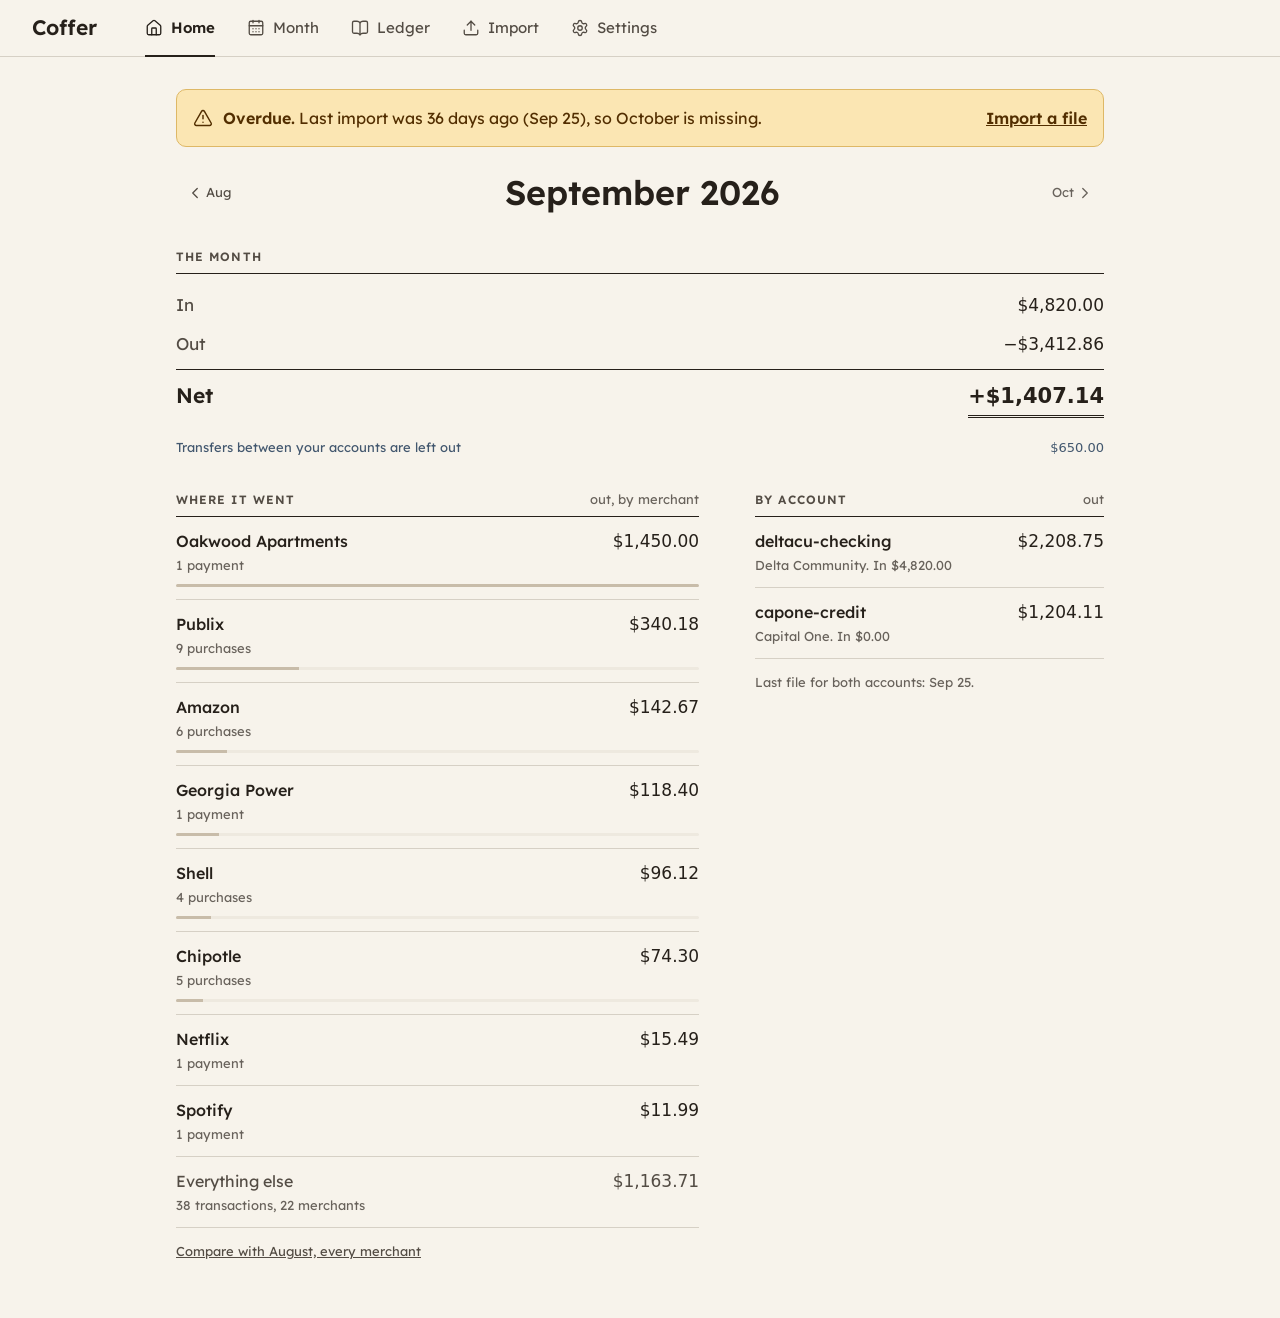
==== docs/mockups/home.html @ 82ea86f6 "Add static UI mockups in Lexend with Lucide icons Five screens (Home, Month, Ledger, Import, Setting" ====
<!doctype html>
<html lang="en">
<head>
<meta charset="utf-8">
<meta name="viewport" content="width=device-width, initial-scale=1">
<title>Coffer: Home</title>
<link rel="stylesheet" href="coffer.css">
</head>
<body>
<nav class="nav" aria-label="Main">
  <span class="brand">Coffer</span>
  <a href="home.html" aria-current="page"><svg class="ic" viewBox="0 0 24 24" fill="none" stroke="currentColor" stroke-width="1.75" stroke-linecap="round" stroke-linejoin="round" aria-hidden="true"><path d="M15 21v-8a1 1 0 0 0-1-1h-4a1 1 0 0 0-1 1v8" /><path d="M3 10a2 2 0 0 1 .709-1.528l7-6a2 2 0 0 1 2.582 0l7 6A2 2 0 0 1 21 10v9a2 2 0 0 1-2 2H5a2 2 0 0 1-2-2z" /></svg><span>Home</span></a>
  <a href="month.html"><svg class="ic" viewBox="0 0 24 24" fill="none" stroke="currentColor" stroke-width="1.75" stroke-linecap="round" stroke-linejoin="round" aria-hidden="true"><path d="M8 2v3" /><path d="M16 2v3" /><rect x="3" y="3" width="18" height="18" rx="2" /><path d="M3 9h18" /><path d="M8 13h.01" /><path d="M12 13h.01" /><path d="M16 13h.01" /><path d="M8 17h.01" /><path d="M12 17h.01" /><path d="M16 17h.01" /></svg><span>Month</span></a>
  <a href="transactions.html"><svg class="ic" viewBox="0 0 24 24" fill="none" stroke="currentColor" stroke-width="1.75" stroke-linecap="round" stroke-linejoin="round" aria-hidden="true"><path d="M12 5v16" /><path d="M20.001 19A2 2 0 0022 17V5a2 2 0 00-1.999-2L16 3.002A5 5 0 0012 5a5 5 0 00-4-2H4a2 2 0 00-2 2v12a2 2 0 001.999 2H8a5 5 0 014 2 5 5 0 014-2z" /></svg><span>Ledger</span></a>
  <a href="import.html"><svg class="ic" viewBox="0 0 24 24" fill="none" stroke="currentColor" stroke-width="1.75" stroke-linecap="round" stroke-linejoin="round" aria-hidden="true"><path d="M12 3v12" /><path d="m17 8-5-5-5 5" /><path d="M21 15v4a2 2 0 0 1-2 2H5a2 2 0 0 1-2-2v-4" /></svg><span>Import</span></a>
  <a href="settings.html"><svg class="ic" viewBox="0 0 24 24" fill="none" stroke="currentColor" stroke-width="1.75" stroke-linecap="round" stroke-linejoin="round" aria-hidden="true"><path d="M9.671 4.136a2.34 2.34 0 0 1 4.659 0 2.34 2.34 0 0 0 3.319 1.915 2.34 2.34 0 0 1 2.33 4.033 2.34 2.34 0 0 0 0 3.831 2.34 2.34 0 0 1-2.33 4.033 2.34 2.34 0 0 0-3.319 1.915 2.34 2.34 0 0 1-4.659 0 2.34 2.34 0 0 0-3.32-1.915 2.34 2.34 0 0 1-2.33-4.033 2.34 2.34 0 0 0 0-3.831A2.34 2.34 0 0 1 6.35 6.051a2.34 2.34 0 0 0 3.319-1.915" /><circle cx="12" cy="12" r="3" /></svg><span>Settings</span></a>
</nav>

<main class="page">
  <div class="banner" role="status">
    <span class="msg"><svg class="ic" viewBox="0 0 24 24" fill="none" stroke="currentColor" stroke-width="1.75" stroke-linecap="round" stroke-linejoin="round" aria-hidden="true"><path d="m21.73 18-8-14a2 2 0 0 0-3.48 0l-8 14A2 2 0 0 0 4 21h16a2 2 0 0 0 1.73-3" /><path d="M12 9v4" /><path d="M12 17h.01" /></svg><span><b>Overdue.</b> Last import was 36 days ago (Sep 25), so October is missing.</span></span>
    <a href="import.html">Import a file</a>
  </div>

  <div class="head">
    <a class="go" href="#"><svg class="ic" viewBox="0 0 24 24" fill="none" stroke="currentColor" stroke-width="1.75" stroke-linecap="round" stroke-linejoin="round" aria-hidden="true"><path d="m15 18-6-6 6-6" /></svg>Aug</a>
    <h1>September 2026</h1>
    <a class="go off" href="#">Oct<svg class="ic" viewBox="0 0 24 24" fill="none" stroke="currentColor" stroke-width="1.75" stroke-linecap="round" stroke-linejoin="round" aria-hidden="true"><path d="m9 18 6-6-6-6" /></svg></a>
  </div>

  <section class="sec" aria-labelledby="sum-h">
    <h2 id="sum-h">The month</h2>
    <dl class="sum" style="margin-top:12px">
      <div><dt>In</dt><dd>$4,820.00</dd></div>
      <div><dt>Out</dt><dd>&minus;$3,412.86</dd></div>
      <div class="total"><dt>Net</dt><dd>+$1,407.14</dd></div>
    </dl>
    <p class="sum-note"><span>Transfers between your accounts are left out</span><span class="amt">$650.00</span></p>
  </section>

  <div class="cols" style="margin-top:36px">
    <section class="sec" aria-labelledby="where-h">
      <h2 id="where-h">Where it went <span>out, by merchant</span></h2>
      <ul class="rows">
        <li class="row"><span class="name">Oakwood Apartments</span><span class="amt">$1,450.00</span><span class="sub">1 payment</span><span class="bar"><i style="width:100%"></i></span></li>
        <li class="row"><span class="name">Publix</span><span class="amt">$340.18</span><span class="sub">9 purchases</span><span class="bar"><i style="width:23.5%"></i></span></li>
        <li class="row"><span class="name">Amazon</span><span class="amt">$142.67</span><span class="sub">6 purchases</span><span class="bar"><i style="width:9.8%"></i></span></li>
        <li class="row"><span class="name">Georgia Power</span><span class="amt">$118.40</span><span class="sub">1 payment</span><span class="bar"><i style="width:8.2%"></i></span></li>
        <li class="row"><span class="name">Shell</span><span class="amt">$96.12</span><span class="sub">4 purchases</span><span class="bar"><i style="width:6.6%"></i></span></li>
        <li class="row"><span class="name">Chipotle</span><span class="amt">$74.30</span><span class="sub">5 purchases</span><span class="bar"><i style="width:5.1%"></i></span></li>
        <li class="row"><span class="name">Netflix</span><span class="amt">$15.49</span><span class="sub">1 payment</span></li>
        <li class="row"><span class="name">Spotify</span><span class="amt">$11.99</span><span class="sub">1 payment</span></li>
        <li class="row quiet"><span class="name">Everything else</span><span class="amt">$1,163.71</span><span class="sub">38 transactions, 22 merchants</span></li>
      </ul>
      <a class="more" href="month.html">Compare with August, every merchant</a>
    </section>

    <section class="sec" aria-labelledby="acct-h">
      <h2 id="acct-h">By account <span>out</span></h2>
      <ul class="rows">
        <li class="row"><span class="name">deltacu-checking</span><span class="amt">$2,208.75</span><span class="sub">Delta Community. In $4,820.00</span></li>
        <li class="row"><span class="name">capone-credit</span><span class="amt">$1,204.11</span><span class="sub">Capital One. In $0.00</span></li>
      </ul>
      <p class="faint small" style="margin-top:14px">Last file for both accounts: Sep 25.</p>
    </section>
  </div>
</main>
</body>
</html>
---- docs/mockups/coffer.css ----
/* Coffer mockup stylesheet.
   Direction (PRODUCT.md): a warm household ledger. Paper surfaces, ruled lines, aligned figures.
   Colour is state only: amber = overdue, slate = transfer, red = a rise or a rejected row.
   No outside requests, no emojis, no scripts. Fixed type scale, ratio about 1.2. */

/* Lexend, bundled (SIL Open Font License, see fonts/Lexend-OFL.txt). One variable file, weights 100-900. */
@font-face {
  font-family: "Lexend";
  font-style: normal;
  font-weight: 100 900;
  font-display: swap;
  src: url("fonts/lexend-latin-wght-normal.woff2") format("woff2");
}

:root {
  /* Paper and ink, all tinted toward a warm hue (about 80) */
  --paper: oklch(96.5% 0.012 85);
  --paper-2: oklch(93.5% 0.014 85);      /* second neutral: bars, tinted areas */
  --ink: oklch(25% 0.015 70);
  --ink-2: oklch(42% 0.015 70);
  --ink-3: oklch(50% 0.013 72);           /* meets 4.5:1 on paper */
  --rule: oklch(86% 0.016 85);
  --rule-strong: oklch(25% 0.015 70);
  --bar: oklch(80% 0.03 80);

  /* State colours */
  --amber-bg: oklch(93% 0.07 88);
  --amber-ink: oklch(34% 0.08 68);
  --amber-rule: oklch(80% 0.11 85);
  --rise: oklch(47% 0.14 28);              /* spend went up, or a row was rejected */
  --fall: oklch(43% 0.1 150);              /* money in, or spend went down */
  --transfer: oklch(45% 0.045 250);
  --transfer-bg: oklch(93% 0.014 250);

  --focus: oklch(55% 0.13 250);

  --t-xs: .75rem;      /* 12 */
  --t-sm: .8125rem;    /* 13 */
  --t-base: .9375rem;  /* 15 */
  --t-md: 1.0625rem;   /* 17 */
  --t-lg: 1.3125rem;   /* 21 */
  --t-xl: 1.75rem;     /* 28 */

  --sans: "Lexend", system-ui, sans-serif;
  --serif: "Lexend", system-ui, sans-serif;   /* titles are Lexend too; only the name is kept */
  /* Lexend has no tabular figures (digit widths vary, no tnum feature), so money columns would not
     line up. Amounts use a system face that has them. To use Lexend there as well, set this to
     var(--sans) and accept ragged digits. */
  --figures: -apple-system, BlinkMacSystemFont, "Segoe UI", system-ui, sans-serif;
  --mono: ui-monospace, "SF Mono", Menlo, Consolas, monospace;

  --tap: 44px;
  --ease: cubic-bezier(.25, 1, .5, 1);   /* ease-out-quart */
}

@media (prefers-color-scheme: dark) {
  :root {
    --paper: oklch(21% 0.012 70);
    --paper-2: oklch(25% 0.014 70);
    --ink: oklch(93% 0.012 85);
    --ink-2: oklch(79% 0.014 82);
    --ink-3: oklch(68% 0.014 80);
    --rule: oklch(34% 0.014 72);
    --rule-strong: oklch(93% 0.012 85);
    --bar: oklch(45% 0.03 78);
    --amber-bg: oklch(30% 0.06 80);
    --amber-ink: oklch(90% 0.08 90);
    --amber-rule: oklch(50% 0.1 82);
    --rise: oklch(76% 0.13 28);
    --fall: oklch(78% 0.11 150);
    --transfer: oklch(80% 0.05 250);
    --transfer-bg: oklch(29% 0.02 250);
    --focus: oklch(78% 0.12 250);
  }
}

* { box-sizing: border-box; }
html { -webkit-text-size-adjust: 100%; }
body {
  margin: 0;
  background: var(--paper);
  color: var(--ink);
  font: var(--t-base)/1.5 var(--sans);
  padding-bottom: calc(var(--tap) + 28px + env(safe-area-inset-bottom));
}
a { color: inherit; }
:focus-visible { outline: 2px solid var(--focus); outline-offset: 2px; border-radius: 4px; }

/* Figures */
.amt { font-variant-numeric: tabular-nums; font-feature-settings: "tnum"; text-align: right; white-space: nowrap; }
.amt, .sum dd, .counts .n, .proof dd { font-family: var(--figures); font-variant-numeric: tabular-nums; font-feature-settings: "tnum"; }
.rise { color: var(--rise); }
.fall { color: var(--fall); }
.muted { color: var(--ink-2); }
.faint { color: var(--ink-3); }
.small { font-size: var(--t-sm); }
.mono { font-family: var(--mono); font-size: var(--t-sm); }

/* Navigation: bottom tabs on a phone, a top bar on a laptop */
.nav {
  position: fixed; left: 0; right: 0; bottom: 0; z-index: 10;
  display: flex; background: var(--paper); border-top: 1px solid var(--rule);
  padding-bottom: env(safe-area-inset-bottom);
}
.nav a {
  flex: 1; display: flex; flex-direction: column; align-items: center; justify-content: center; gap: 3px;
  min-height: calc(var(--tap) + 12px); font-size: var(--t-xs); color: var(--ink-2);
  text-decoration: none; position: relative; transition: color 150ms var(--ease);
}
/* Lucide icons, inlined as SVG (ISC licence). They inherit the text colour. */
.ic { width: 20px; height: 20px; flex: none; }
.head .go { gap: 2px; }
.head .go .ic { width: 18px; height: 18px; }
.banner .msg { display: flex; gap: 10px; align-items: flex-start; }
.banner .msg .ic { margin-top: 2px; }
.btn { gap: 6px; }
.btn .ic { width: 16px; height: 16px; }
.nav a:hover { color: var(--ink); }
.nav a[aria-current="page"] { color: var(--ink); font-weight: 600; }
.nav a[aria-current="page"]::after { content: ""; position: absolute; top: -1px; left: 22%; right: 22%; height: 2px; background: var(--ink); }
.brand { display: none; }

.page { max-width: 44rem; margin: 0 auto; padding: 20px 20px 8px; }

/* Page head: month switcher or a plain title */
.head { display: flex; align-items: center; justify-content: space-between; gap: 12px; margin-bottom: 20px; }
.head h1 { font: 600 var(--t-xl)/1.15 var(--serif); margin: 0; text-align: center; flex: 1; }
.head .go {
  min-width: var(--tap); min-height: var(--tap); display: inline-flex; align-items: center; justify-content: center;
  padding: 0 10px; border-radius: 8px; color: var(--ink-2); text-decoration: none; font-size: var(--t-sm);
  transition: background 150ms var(--ease);
}
.head .go:hover { background: var(--paper-2); }
.head .go.off { color: var(--ink-3); }
.title-left { text-align: left !important; }

/* Overdue banner: the one place amber appears */
.banner {
  display: flex; flex-wrap: wrap; align-items: center; justify-content: space-between; gap: 6px 16px;
  background: var(--amber-bg); color: var(--amber-ink); border: 1px solid var(--amber-rule);
  border-radius: 10px; padding: 12px 16px; margin-bottom: 24px;
}
.banner b { font-weight: 600; }
.banner a { font-weight: 600; min-height: 32px; display: inline-flex; align-items: center; }

/* Sections: a small label and a rule, no box */
.sec { margin-top: 36px; }
.sec:first-child { margin-top: 0; }
.sec > h2 {
  display: flex; justify-content: space-between; align-items: baseline;
  font: 600 var(--t-xs)/1 var(--sans); letter-spacing: .09em; text-transform: uppercase; color: var(--ink-2);
  margin: 0; padding-bottom: 10px; border-bottom: 1px solid var(--rule-strong);
}
.sec > h2 span { font-weight: 400; letter-spacing: 0; text-transform: none; color: var(--ink-3); font-size: var(--t-sm); }

/* The sum: In, Out, a rule, Net. Equal-sized figures, aligned like paper accounts */
.sum { margin: 0; }
.sum > div { display: flex; justify-content: space-between; align-items: baseline; padding: 6px 0; font-size: var(--t-md); }
.sum dt { color: var(--ink-2); }
.sum dd { margin: 0; font-variant-numeric: tabular-nums; }
.sum .total { margin-top: 6px; padding-top: 10px; border-top: 1px solid var(--rule-strong); font-weight: 600; font-size: var(--t-lg); }
.sum .total dt { color: var(--ink); }
.sum .total dd { border-bottom: 3px double var(--rule-strong); padding-bottom: 2px; }
.sum-note { margin: 14px 0 0; font-size: var(--t-sm); color: var(--transfer); display: flex; justify-content: space-between; gap: 12px; }

/* Ledger rows */
.rows { list-style: none; margin: 0; padding: 0; }
.row {
  display: grid; grid-template-columns: minmax(0, 1fr) auto; gap: 1px 16px; align-items: baseline;
  padding: 12px 0; border-bottom: 1px solid var(--rule);
}
.row .name { font-weight: 500; overflow-wrap: anywhere; }
.row .sub { grid-column: 1; color: var(--ink-3); font-size: var(--t-sm); overflow-wrap: anywhere; }
.row .amt { grid-column: 2; grid-row: 1; font-size: var(--t-md); }
.row .bar { grid-column: 1 / -1; height: 3px; background: var(--paper-2); border-radius: 2px; margin-top: 8px; overflow: hidden; }
.row .bar i { display: block; height: 100%; background: var(--bar); }
.row.quiet .name, .row.quiet .amt { color: var(--ink-2); font-weight: 400; }
.rows + .more { display: block; padding: 14px 0 0; color: var(--ink-2); font-size: var(--t-sm); }
.more:hover { color: var(--ink); }

/* Dated groups in the ledger */
.day {
  position: sticky; top: 0; z-index: 2; background: var(--paper);
  display: flex; justify-content: space-between; padding: 18px 0 6px;
  font-size: var(--t-xs); letter-spacing: .08em; text-transform: uppercase; color: var(--ink-3);
  border-bottom: 1px solid var(--rule);
}
.day + .rows .row:first-child { padding-top: 10px; }

/* Tags and notes */
.tag { display: inline-block; font: 600 var(--t-xs)/1.5 var(--sans); letter-spacing: .04em; text-transform: uppercase; padding: 0 7px; border-radius: 4px; margin-left: 8px; vertical-align: 1px; }
.tag.transfer { background: var(--transfer-bg); color: var(--transfer); }
.tag.note { background: var(--paper-2); color: var(--ink-2); text-transform: none; letter-spacing: 0; font-weight: 500; }
.tag.new { background: var(--ink); color: var(--paper); }

/* Tinted area for a flagged row or a callout: full tint, never a side stripe */
.tint-transfer { background: var(--transfer-bg); color: var(--transfer); border-radius: 10px; padding: 12px 14px; margin-top: 10px; }
.tint-note { background: var(--paper-2); color: var(--ink-2); border-radius: 10px; padding: 12px 14px; margin: 16px 0; font-size: var(--t-sm); }
.tint-note b { color: var(--ink); }
.row.flag { background: var(--transfer-bg); border-radius: 10px; padding: 12px 14px; border-bottom: 0; margin: 8px 0; }
.row.flag .sub { color: var(--transfer); }
.row-actions { grid-column: 1 / -1; display: flex; gap: 8px; margin-top: 10px; flex-wrap: wrap; }

/* Controls */
.btn {
  font: 500 var(--t-base)/1 var(--sans); min-height: var(--tap); padding: 0 18px; border-radius: 10px;
  border: 1px solid var(--rule); background: transparent; color: var(--ink); text-decoration: none;
  display: inline-flex; align-items: center; justify-content: center; cursor: pointer;
  transition: background 150ms var(--ease), border-color 150ms var(--ease), color 150ms var(--ease);
}
.btn:hover { background: var(--paper-2); border-color: var(--ink-3); }
.btn:active { background: var(--rule); }
.btn.primary { background: var(--ink); color: var(--paper); border-color: var(--ink); }
.btn.primary:hover { background: var(--ink-2); border-color: var(--ink-2); }
.btn.danger { color: var(--rise); }
.btn.sm { min-height: 36px; padding: 0 12px; font-size: var(--t-sm); }
.btn[disabled], .btn.disabled { opacity: .45; pointer-events: none; }

.field {
  font: var(--t-base) var(--sans); min-height: var(--tap); width: 100%; padding: 0 12px;
  border: 1px solid var(--rule); border-radius: 10px; background: transparent; color: var(--ink);
}
.field:hover { border-color: var(--ink-3); }
label.f { display: block; font-size: var(--t-sm); color: var(--ink-2); }
label.f > .field { margin-top: 6px; }
.seg { display: inline-flex; border: 1px solid var(--rule); border-radius: 10px; overflow: hidden; }
.seg a { min-height: 40px; display: inline-flex; align-items: center; padding: 0 16px; font-size: var(--t-sm); color: var(--ink-2); text-decoration: none; transition: background 150ms var(--ease); }
.seg a:hover { background: var(--paper-2); }
.seg a.on { background: var(--ink); color: var(--paper); }

.filters { display: grid; grid-template-columns: 1fr 1fr; gap: 8px; margin-bottom: 4px; }
.filters .wide { grid-column: 1 / -1; }

.kv { display: grid; grid-template-columns: 7.5rem minmax(0, 1fr); gap: 8px 16px; margin: 0; font-size: var(--t-base); }
.kv dt { color: var(--ink-3); }
.kv dd { margin: 0; overflow-wrap: anywhere; }

/* Import progress */
.steps { display: flex; gap: 8px; margin: 0 0 24px; padding: 0; list-style: none; font-size: var(--t-sm); color: var(--ink-3); }
.steps li { display: flex; align-items: center; gap: 8px; }
.steps li + li::before { content: ""; width: 20px; height: 1px; background: var(--rule-strong); opacity: .35; }
.steps .on { color: var(--ink); font-weight: 600; }
.steps .done { color: var(--ink-2); }

/* Counts: a plain ruled strip, not tiles */
.counts { display: grid; grid-template-columns: repeat(2, 1fr); border-top: 1px solid var(--rule-strong); }
.counts > div { padding: 14px 0; border-bottom: 1px solid var(--rule); }
.counts > div:nth-child(even) { padding-left: 16px; border-left: 1px solid var(--rule); }
.counts .n { font: 600 var(--t-xl)/1.1 var(--serif); font-variant-numeric: tabular-nums; }
.counts .l { font-size: var(--t-sm); color: var(--ink-2); margin-top: 2px; }

/* Comparison rows (Month) reflow instead of scrolling */
.cmp { display: grid; grid-template-columns: minmax(0, 1fr) auto; gap: 1px 16px; align-items: baseline; padding: 12px 0; border-bottom: 1px solid var(--rule); }
.cmp .n { font-weight: 500; }
.cmp .n small { display: block; font-weight: 400; color: var(--ink-3); font-size: var(--t-sm); }
.cmp .now { grid-column: 2; grid-row: 1; font-size: var(--t-md); }
.cmp .was { grid-column: 1; font-size: var(--t-sm); color: var(--ink-3); text-align: left; }
.cmp .chg { grid-column: 2; font-size: var(--t-sm); }
.cmp-head { display: none; }
.cmp.total { border-bottom: 0; border-top: 1px solid var(--rule-strong); font-weight: 600; margin-top: 4px; }

.actions { display: flex; gap: 10px; flex-wrap: wrap; }
.stack > * + * { margin-top: 16px; }
.grid2 { display: block; }

/* Sticky confirm bar on the import screen */
.confirm {
  position: sticky; bottom: calc(var(--tap) + 8px + env(safe-area-inset-bottom)); z-index: 4;
  background: var(--paper); border-top: 1px solid var(--rule-strong); padding: 12px 0; margin-top: 28px;
}
.confirm p { margin: 8px 0 0; font-size: var(--t-sm); color: var(--ink-3); }

/* Laptop */
@media (min-width: 900px) {
  body { padding-bottom: 48px; font-size: 1rem; }
  .nav { position: static; border-top: 0; border-bottom: 1px solid var(--rule); padding: 0 32px; }
  .nav::before { content: none; }
  .brand { display: block; font: 600 var(--t-lg) var(--serif); padding: 14px 32px 14px 0; }
  .nav a { flex: 0 0 auto; flex-direction: row; gap: 8px; min-height: 56px; padding: 0 16px; font-size: var(--t-base); }
  .nav a .ic { width: 18px; height: 18px; }
  .nav a[aria-current="page"]::after { top: auto; bottom: -1px; left: 16px; right: 16px; }
  .page { max-width: 62rem; padding: 32px 32px 8px; }
  .head h1 { font-size: 2.125rem; }
  .cols { display: grid; grid-template-columns: minmax(0, 3fr) minmax(0, 2fr); gap: 56px; align-items: start; }
  .cols > .sec { margin-top: 0; }
  .cols.even { grid-template-columns: 1fr 1fr; }
  .filters { grid-template-columns: 1fr 1fr 1fr 2fr; }
  .filters .wide { grid-column: auto; }
  .day { top: 0; }
  .counts { grid-template-columns: repeat(4, 1fr); }
  .counts > div, .counts > div:nth-child(even) { border-left: 0; padding-left: 0; border-bottom: 0; padding-right: 16px; }
  .counts { border-bottom: 1px solid var(--rule); }

  .cmp { grid-template-columns: minmax(0, 1fr) 7rem 7rem 6rem; }
  .cmp .n { grid-column: 1; }
  .cmp .was { grid-column: 2; grid-row: 1; text-align: right; font-size: var(--t-base); color: var(--ink-2); }
  .cmp .now { grid-column: 3; }
  .cmp .chg { grid-column: 4; grid-row: 1; font-size: var(--t-base); }
  .cmp .was .lbl { display: none; }
  .cmp-head { display: grid; padding: 10px 0; border-bottom: 1px solid var(--rule-strong); font-size: var(--t-xs); letter-spacing: .08em; text-transform: uppercase; color: var(--ink-2); gap: 1px 16px; grid-template-columns: minmax(0, 1fr) 7rem 7rem 6rem; }

  .import-grid { display: grid; grid-template-columns: minmax(0, 1fr) 20rem; gap: 56px; align-items: start; }
  .import-grid aside { position: sticky; top: 24px; }
  .confirm { position: static; border-top: 0; padding: 0; margin-top: 24px; }
}

@media (prefers-reduced-motion: reduce) {
  * { transition: none !important; }
}
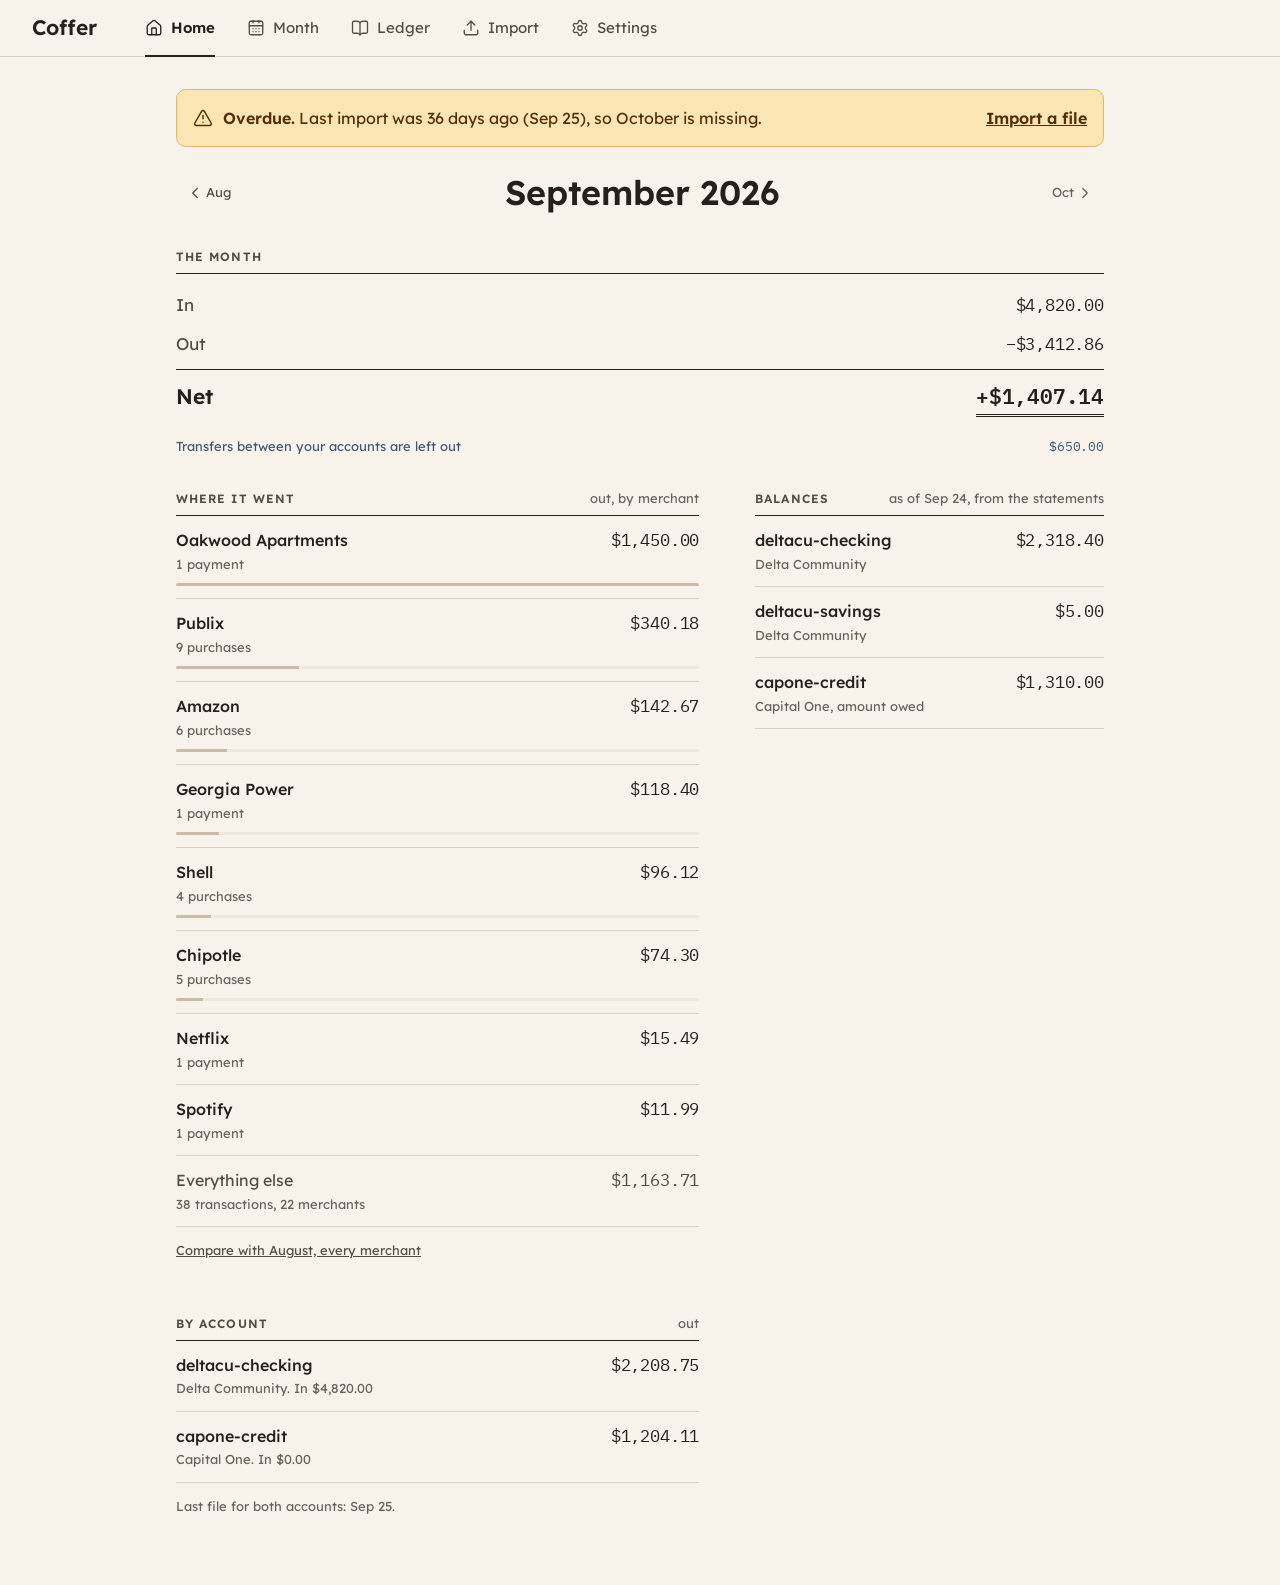
==== commit f46db198: "Use Plex Mono for amounts and add balances Amounts move to IBM Plex Mono so every column of money al" ====
--- a/docs/mockups/home.html
+++ b/docs/mockups/home.html
@@ -55,6 +55,15 @@
       <a class="more" href="month.html">Compare with August, every merchant</a>
     </section>
 
+    <section class="sec" aria-labelledby="bal-h">
+      <h2 id="bal-h">Balances <span>as of Sep 24, from the statements</span></h2>
+      <ul class="rows">
+        <li class="row"><span class="name">deltacu-checking</span><span class="amt">$2,318.40</span><span class="sub">Delta Community</span></li>
+        <li class="row"><span class="name">deltacu-savings</span><span class="amt">$5.00</span><span class="sub">Delta Community</span></li>
+        <li class="row"><span class="name">capone-credit</span><span class="amt">$1,310.00</span><span class="sub">Capital One, amount owed</span></li>
+      </ul>
+    </section>
+
     <section class="sec" aria-labelledby="acct-h">
       <h2 id="acct-h">By account <span>out</span></h2>
       <ul class="rows">
--- a/docs/mockups/coffer.css
+++ b/docs/mockups/coffer.css
@@ -10,6 +10,29 @@
   font-weight: 100 900;
   font-display: swap;
   src: url("fonts/lexend-latin-wght-normal.woff2") format("woff2");
+}
+
+/* IBM Plex Mono for amounts, bundled (SIL Open Font License, see fonts/IBMPlexMono-OFL.txt). */
+@font-face {
+  font-family: "IBM Plex Mono";
+  font-style: normal;
+  font-weight: 400;
+  font-display: swap;
+  src: url("fonts/ibm-plex-mono-latin-400-normal.woff2") format("woff2");
+}
+@font-face {
+  font-family: "IBM Plex Mono";
+  font-style: normal;
+  font-weight: 500;
+  font-display: swap;
+  src: url("fonts/ibm-plex-mono-latin-500-normal.woff2") format("woff2");
+}
+@font-face {
+  font-family: "IBM Plex Mono";
+  font-style: normal;
+  font-weight: 600;
+  font-display: swap;
+  src: url("fonts/ibm-plex-mono-latin-600-normal.woff2") format("woff2");
 }
 
 :root {
@@ -43,11 +66,9 @@
 
   --sans: "Lexend", system-ui, sans-serif;
   --serif: "Lexend", system-ui, sans-serif;   /* titles are Lexend too; only the name is kept */
-  /* Lexend has no tabular figures (digit widths vary, no tnum feature), so money columns would not
-     line up. Amounts use a system face that has them. To use Lexend there as well, set this to
-     var(--sans) and accept ragged digits. */
-  --figures: -apple-system, BlinkMacSystemFont, "Segoe UI", system-ui, sans-serif;
-  --mono: ui-monospace, "SF Mono", Menlo, Consolas, monospace;
+  /* Amounts use IBM Plex Mono (monospaced, so every column of money aligns). Lexend has no tabular figures. */
+  --figures: "IBM Plex Mono", ui-monospace, "SF Mono", Menlo, monospace;
+  --mono: "IBM Plex Mono", ui-monospace, "SF Mono", Menlo, monospace;
 
   --tap: 44px;
   --ease: cubic-bezier(.25, 1, .5, 1);   /* ease-out-quart */
@@ -88,7 +109,7 @@
 
 /* Figures */
 .amt { font-variant-numeric: tabular-nums; font-feature-settings: "tnum"; text-align: right; white-space: nowrap; }
-.amt, .sum dd, .counts .n, .proof dd { font-family: var(--figures); font-variant-numeric: tabular-nums; font-feature-settings: "tnum"; }
+.amt, .sum dd, .counts .n, .proof dd { font-family: var(--figures); letter-spacing: -.01em; font-variant-numeric: tabular-nums; font-feature-settings: "tnum"; }
 .rise { color: var(--rise); }
 .fall { color: var(--fall); }
 .muted { color: var(--ink-2); }
@@ -258,6 +279,12 @@
 .cmp .chg { grid-column: 2; font-size: var(--t-sm); }
 .cmp-head { display: none; }
 .cmp.total { border-bottom: 0; border-top: 1px solid var(--rule-strong); font-weight: 600; margin-top: 4px; }
+
+/* Inline expanding form (Settings > Add an account); no modal */
+details.add { margin-top: 20px; }
+details.add > summary { list-style: none; cursor: pointer; width: fit-content; }
+details.add > summary::-webkit-details-marker { display: none; }
+details.add[open] > summary { margin-bottom: 0; }
 
 .actions { display: flex; gap: 10px; flex-wrap: wrap; }
 .stack > * + * { margin-top: 16px; }
